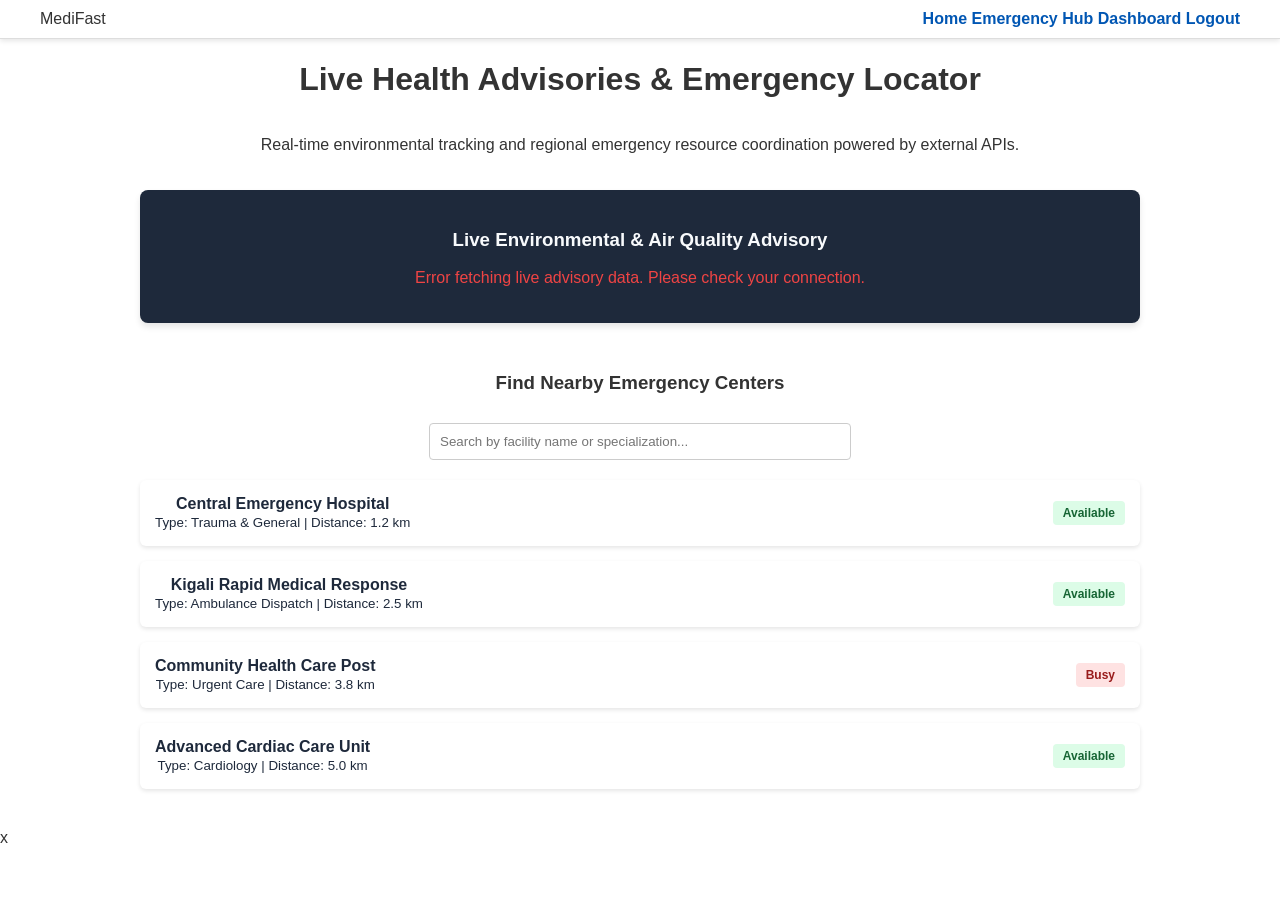
==== emergency-hub.html @ 566c3777 "Added emergency-hub link to navigation" ====
<!DOCTYPE html>
<html lang="en">
<head>
    <meta charset="UTF-8">
    <meta name="viewport" content="width=device-width, initial-scale=1.0">
    <title>MediFast | Emergency Hub & Advisories</title>
    <link rel="stylesheet" href="style.css">
</head>
<body>
    <!-- Top Navigation -->
    <nav class="dashboard-nav">
        <div class="logo">MediFast</div>
        <div class="nav-links">
            <a href="index.html">Home</a>
            <a href="emergency-hub.html" class="active">Emergency Hub</a>
            <a href="medical-dashboard.html">Dashboard</a>
            <a href="#" id="logout-btn">Logout</a>
        </div>
    </nav>

    <!-- Main Content Layout -->
    <div class="about-layout" style="padding: 40px 20px; max-width: 1000px; margin: 0 auto;">
        <h1>Live Health Advisories & Emergency Locator</h1>
        <p>Real-time environmental tracking and regional emergency resource coordination powered by external APIs.</p>

        <!-- Weather & Air Quality API Section -->
        <div class="card" style="background: #1e293b; color: #f8fafc; padding: 20px; border-radius: 8px; margin-top: 20px;">
            <h3>Live Environmental & Air Quality Advisory</h3>
            <div id="weather-data" style="margin-top: 15px;">
                <p>Fetching local meteorological and air quality data...</p>
            </div>
        </div>

        <!-- Emergency Center Search & Filter Section -->
        <div style="margin-top: 30px;">
            <h3>Find Nearby Emergency Centers</h3>
            <input type="text" id="search-centers" placeholder="Search by facility name or specialization..." style="padding: 10px; width: 100%; max-width: 400px; margin-top: 10px; border-radius: 4px; border: 1px solid #ccc;">
            
            <div id="centers-list" style="margin-top: 20px; display: grid; gap: 15px;">
                <!-- Dynamic Results populated via JS -->
            </div>
        </div>
    </div>

    <!-- Script to handle API fetching and filtering -->
    <script>
        // Example External Public API Integration (Open-Meteo for Weather & Air Quality)
        async function fetchEnvironmentalData() {
            try {
                // Fetching coordinates for Kigali as baseline or using geolocation
                const lat = -1.9441;
                const lon = 30.0619;
                const response = await fetch(`https://air-quality-api.open-meteo.com/v1/air-quality?latitude=${lat}&longitude=${lon}&current=us_aqi,pm2_5`);
                const data = await response.json();
                
                const aqi = data.current.us_aqi;
                let statusText = "Good (Safe for outdoor activities)";
                let statusColor = "#22c55e";

                if (aqi > 50) {
                    statusText = "Moderate (Sensitive individuals should limit prolonged outdoor exertion)";
                    statusColor = "#eab308";
                }

                document.getElementById('weather-data').innerHTML = `
                    <p><strong>Current Location:</strong> Kigali Region</p>
                    <p><strong>US Air Quality Index (AQI):</strong> ${aqi} - <span style="color: ${statusColor}; font-weight: bold;">${statusText}</span></p>
                    <p><strong>PM2.5 Concentration:</strong> ${data.current.pm2_5} µg/m³</p>
                `;
            } catch (error) {
                document.getElementById('weather-data').innerHTML = `<p style="color: #ef4444;">Error fetching live advisory data. Please check your connection.</p>`;
            }
        }

        fetchEnvironmentalData();

        // Sample data for searching/filtering emergency facilities
        const facilities = [
            { name: "Central Emergency Hospital", type: "Trauma & General", distance: "1.2 km", status: "Available" },
            { name: "Kigali Rapid Medical Response", type: "Ambulance Dispatch", distance: "2.5 km", status: "Available" },
            { name: "Community Health Care Post", type: "Urgent Care", distance: "3.8 km", status: "Busy" },
            { name: "Advanced Cardiac Care Unit", type: "Cardiology", distance: "5.0 km", status: "Available" }
        ];

        function renderFacilities(filterText = "") {
            const listContainer = document.getElementById('centers-list');
            listContainer.innerHTML = "";

            const filtered = facilities.filter(f => f.name.toLowerCase().includes(filterText.toLowerCase()) || f.type.toLowerCase().includes(filterText.toLowerCase()));

            if (filtered.length === 0) {
                listContainer.innerHTML = "<p>No emergency facilities match your search criteria.</p>";
                return;
            }

            filtered.forEach(facility => {
                const card = document.createElement('div');
                card.style.cssText = "padding: 15px; background: #ffffff; color: #1e293b; border-radius: 6px; box-shadow: 0 2px 4px rgba(0,0,0,0.1); display: flex; justify-content: space-between; align-items: center;";
                card.innerHTML = `
                    <div>
                        <strong>${facility.name}</strong><br>
                        <small>Type: ${facility.type} | Distance: ${facility.distance}</small>
                    </div>
                    <span style="padding: 5px 10px; background: ${facility.status === 'Available' ? '#dcfce7' : '#fee2e2'}; color: ${facility.status === 'Available' ? '#166534' : '#991b1b'}; border-radius: 4px; font-size: 12px; font-weight: bold;">${facility.status}</span>
                `;
                listContainer.appendChild(card);
            });
        }

        renderFacilities();

        // Search & Filter event listener requirement fulfillment
        document.getElementById('search-centers').addEventListener('input', (e) => {
            renderFacilities(e.target.value);
        });
    </script>
</body>
</html>x
---- style.css ----
body { font-family: 'Segoe UI', sans-serif; margin: 0; color: #333; }
nav { 
    display: flex; justify-content: space-between; padding: 20px 50px; 
    background: #fff; box-shadow: 0 2px 5px rgba(0,0,0,0.1); position: fixed; width: 100%; 
}
nav ul { display: flex; list-style: none; }
nav ul li { margin-right: 20px; }
nav a { text-decoration: none; color: #0056b3; font-weight: bold; }

section { height: 100vh; padding: 100px 50px; }
#home { background: #f4f7f6; }
#emergency { background: #fee; } 

.btn-login { 
    padding: 10px 20px;
    background-color: #dc3545; 
    color: white;
    border: none;
    border-radius: 4px;
    cursor: pointer;
    margin-left: 30px;
}
.auth-page { display: flex; justify-content: center; align-items: center; height: 100vh; background: #f4f7f6; }
.auth-box { background: white; padding: 40px; border-radius: 8px; box-shadow: 0 4px 10px rgba(0,0,0,0.1); width: 300px; }
.auth-box input, .auth-box select { width: 100%; padding: 10px; margin: 10px 0; border: 1px solid #ddd; }
.auth-box button { width: 100%; padding: 10px; background: #0056b3; color: white; border: none; cursor: pointer; }

.hero { display: flex; align-items: center; justify-content: space-between; }
.hero-content { max-width: 50%; }
.hero h1 { font-size: 3.5rem; line-height: 1.2; color: #1a2a6c; }
.highlight { color: #0056b3; }

.btn-main { background: #d32f2f; color: white; padding: 15px 30px; text-decoration: none; border-radius: 50px; font-weight: bold; }
.btn-sub { margin-left: 20px; color: #0056b3; font-weight: bold; text-decoration: none; }

/* The Pulse Effect */
.pulse-circle {
    width: 300px; height: 300px; background: #0056b3; border-radius: 50%;
    animation: pulse 2s infinite; opacity: 0.7;
}

@keyframes pulse {
    0% { transform: scale(0.95); box-shadow: 0 0 0 0 rgba(0, 86, 179, 0.7); }
    70% { transform: scale(1); box-shadow: 0 0 0 20px rgba(0, 86, 179, 0); }
    100% { transform: scale(0.95); box-shadow: 0 0 0 0 rgba(0, 86, 179, 0); }
}
/* container takes up the full width available */
.container {
    max-width: 1200px;
    margin: 0 auto;
    display: flex;
    justify-content: space-between; /* This forces the Logo left and Nav right */
    align-items: center;
    padding: 0 20px;
    width: 100%; /* Important: ensure it spans the width */
}

/*  nav element also spans the full width */
nav { 
    background: #fff; 
    padding: 15px 0; 
    position: fixed; 
    width: 100%; 
    top: 0;
    box-shadow: 0 2px 5px rgba(0,0,0,0.1); 
    z-index: 1000;
}
#emergency { background: #f8d7da; padding: 100px 20px; }

/* The main layout split */
.emergency-layout { 
    display: flex; 
    gap: 40px; 
    align-items: flex-start; 
}

.emergency-text { flex: 1; } 
.emergency-actions { flex: 2; } 

/* The cards */
.cards-container { 
    display: flex; 
    gap: 15px; 
    margin-bottom: 20px; 
}

.card { 
    background: white; 
    padding: 20px; 
    border-radius: 10px; 
    box-shadow: 0 4px 6px rgba(0,0,0,0.1); 
    flex: 1; 
}

.emergency-btn { 
    width: 100%; 
    padding: 20px; 
    background: #b71c1c; 
    color: white; 
    border: none; 
    border-radius: 5px; 
    font-size: 1.2rem; 
    font-weight: bold; 
}
.hero-btns {
    margin-top: 100px;
    display: flex;
    align-items: center;
}
#about { padding: 100px 20px; background: #ffffff; }

.about-layout { 
    max-width: 800px; 
    margin: 0 auto; 
    display: flex; 
    flex-direction: column;
    text-align: center; 
}

.about-text { margin-bottom: 30px; }

.mission-box { 
    background: #eef2f7; 
    padding: 30px; 
    border-left: 5px solid #0056b3; 
    border-radius: 5px; 
    text-align: left; /* Keep the mission text left-aligned for readability */
}
#contact { padding: 100px 20px; background: #f4f7f6; }

.contact-layout { max-width: 900px; margin: 0 auto; }

.contact-content { 
    display: flex; 
    gap: 40px; 
    margin-top: 30px; 
    align-items: center; 
}

.contact-info { flex: 1; font-size: 1.1rem; }

.map-container { 
    flex: 2; 
    box-shadow: 0 5px 10px rgba(0,0,0,0.1); 
    border-radius: 20px; 
}
.contact-content { 
    display: flex; 
    gap: 40px; 
    margin-top: 30px; 
    align-items: flex-start; /* Aligns text to the top of the map */
}
footer { 
    background: #1a2a6c; 
    color: white; 
    text-align: center; 
    padding: 20px 0; 
    margin-top: 40px; 
}

footer p { margin: 0; font-size: 0.9rem; }
#intake { padding: 100px 20px; background: #f4f7f6; }
.intake-layout { display: flex; gap: 50px; align-items: flex-start; }
.intake-text { flex: 1; }
.intake-text p { color: #555; line-height: 1.6; margin-bottom: 20px; }
.alert-box { background: #fff3cd; padding: 15px; border-radius: 5px; border-left: 5px solid #ffc107; color: #856404; }
.alert-box h4 { margin: 0 0 5px 0; }
.intake-form-box { flex: 2; background: rgb(255, 255, 255); padding: 40px; border-radius: 10px; box-shadow: 0 4px 10px rgba(0,0,0,0.1); }
.intake-form-box h3 { margin-top: 0; color: #1a2a6c; }
.form-group { margin-bottom: 20px; }
.form-group label { display: block; margin-bottom: 8px; font-weight: bold; color: #333; }
.form-group input, .form-group textarea { width: 100%; padding: 12px; border: 1px solid #ddd; border-radius: 5px; box-sizing: border-box; }
.btn-submit { width: 100%; padding: 15px; background: #0056b3; color: white; border: none; border-radius: 5px; font-size: 1.1rem; cursor: pointer; transition: background 0.3s; }
.btn-submit:hover { background: #004494; }
.logo img {
    display: block;
    max-height: 50px; /* Adjust this to make it smaller or larger */
    width: auto;
}
#emergencySection {
    display: none; /* This keeps it hidden by default */
}
/* Navigation styling */
nav {
    display: flex;
    gap: 15px;
    justify-content: flex-end;
    padding: 25px;
    background-color: #f4f4f4;
    border-bottom: 2px solid #ddd;
}

/* Button hover effect */
nav button:hover {
    background-color: #0056b3;
    color: white;
}
/* Navigation Container */
.dashboard-nav {
    display: flex;
    align-items: center;    /* Keeps items vertically centered */
    justify-content: space-between; /* Pushes logo left, buttons right */
    padding: 10px 40px;
    background-color: #ffffff;
    border-bottom: 1px solid #ddd;
    width: 100%;
    box-sizing: border-box;
}

.nav-btn, .logout-btn {
    padding: 8px 16px; /* Slightly smaller buttons */
    border: none;
    border-radius: 4px;
    cursor: pointer;
    color: white;
}

.nav-btn { background-color: #007bff; }
.logout-btn { background-color: #dc3545; }

.nav-btn {
    padding: 10px 20px;
    background-color: #007bff; /* Bright blue */
    color: white;
    border: none;
    border-radius: 4px;
    cursor: pointer;
}

.logout-btn {
    padding: 10px 20px;
    background-color: #dc3545; /* Red */
    color: white;
    border: none;
    border-radius: 4px;
    cursor: pointer;
    margin-left: 30px; /* Adds space between blue buttons and red button */
}


/* Dashboard Modern Table Styling */
table {
    width: 100%;
    border-collapse: separate;
    border-spacing: 0;
    background: #ffffff;
    border-radius: 10px;
    overflow: hidden;
    box-shadow: 0 4px 15px rgba(0, 0, 0, 0.05);
    margin-top: 15px;
}

th {
    background-color: #0284c7;
    color: rgb(14, 14, 14);
    padding: 14px 18px;
    text-align: left;
    font-weight: 600;
    font-size: 14px;
    letter-spacing: 0.5px;
}

td {
    padding: 14px 18px;
    border-bottom: 1px solid #f1f5f9;
    color: #334155;
    font-size: 14px;
}

tbody tr:last-child td {
    border-bottom: none;
}

tbody tr:hover {
    background-color: #f8fafc;
    transition: background-color 0.2s ease;
}

/* Modern Delete Action Button */
button[onclick*="delete"], .delete-btn {
    background-color: #fee2e2;
    color: #dc2626;
    border: none;
    padding: 6px 14px;
    border-radius: 6px;
    font-weight: 600;
    cursor: pointer;
    transition: all 0.2s ease;
}

button[onclick*="delete"]:hover, .delete-btn:hover {
    background-color: #dc2626;
    color: #ffffff;
    box-shadow: 0 2px 6px rgba(220, 38, 38, 0.3);
}

/* Status Badges */
.status-pending {
    background-color: #fef3c7;
    color: #d97706;
    padding: 4px 10px;
    border-radius: 20px;
    font-size: 12px;
    font-weight: 600;
}
/* Dark Mode Variables & Styles */
body.dark-mode {
    background-color: #0f172a;
    color: #f8fafc;
}

body.dark-mode nav,
body.dark-mode .dashboard-nav {
    background-color: #1e293b !important;
    border-bottom: 1px solid #334155;
}

body.dark-mode table {
    background: #1e293b;
    color: #f8fafc;
}

body.dark-mode th {
    background-color: #0284c7;
}

body.dark-mode td {
    color: #cbd5e1;
    border-bottom: 1px solid #334155;
}

body.dark-mode tbody tr:hover {
    background-color: #334155;
}

/* Theme Toggle Button */
#themeToggleBtn {
    background: transparent;
    border: 2px solid #cbd5e1;
    color: inherit;
    font-size: 16px;
    padding: 6px 10px;
    border-radius: 8px;
    cursor: pointer;
    transition: all 0.2s ease;
    margin-left: 10px;
}

#themeToggleBtn:hover {
    background-color: rgba(0, 0, 0, 0.05);
}

body.dark-mode #themeToggleBtn {
    border-color: #475569;
}

body.dark-mode #themeToggleBtn:hover {
    background-color: rgba(255, 255, 255, 0.1);
}
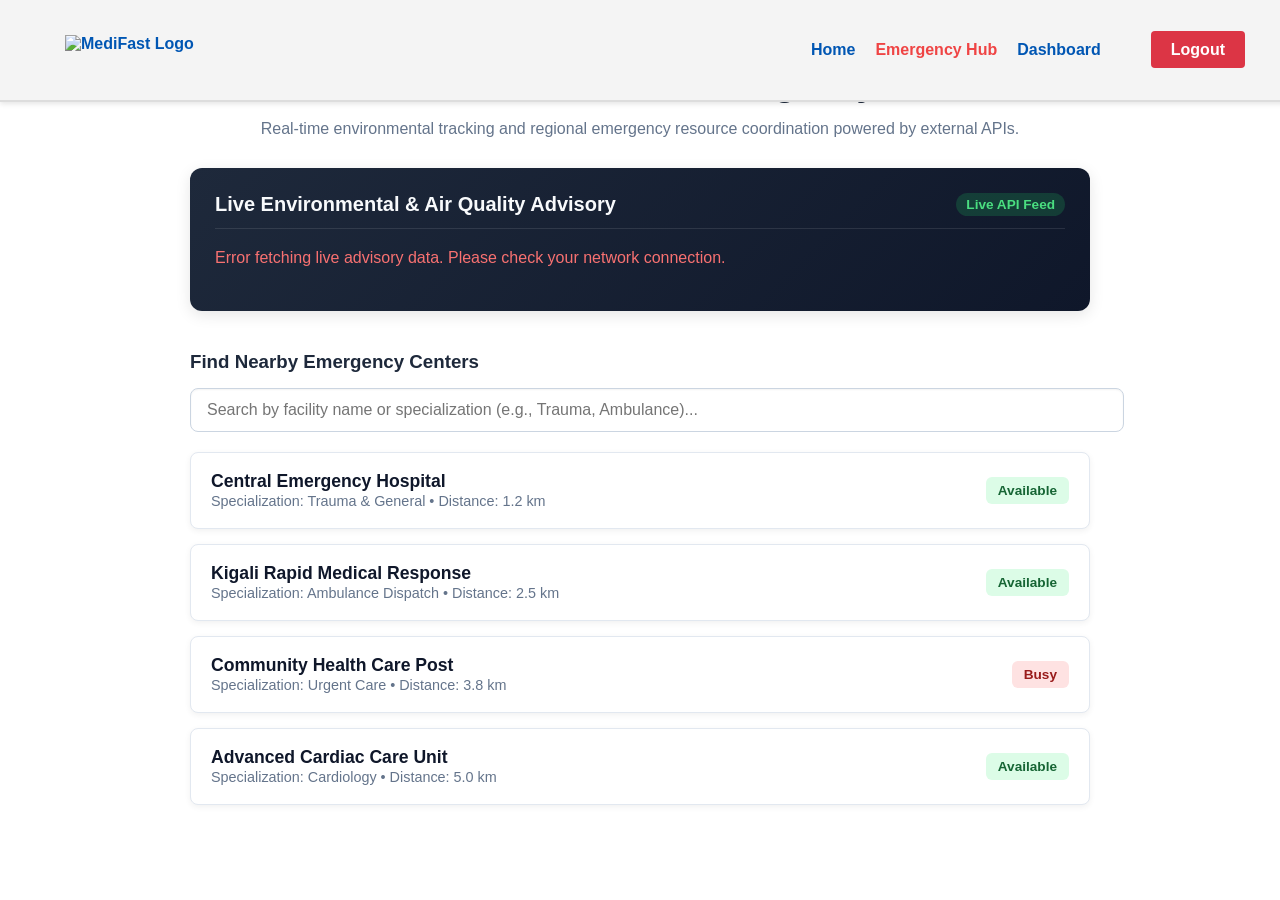
==== commit 59a9c302: "Added and made some changes on emergency hub" ====
--- a/emergency-hub.html
+++ b/emergency-hub.html
@@ -3,38 +3,49 @@
 <head>
     <meta charset="UTF-8">
     <meta name="viewport" content="width=device-width, initial-scale=1.0">
-    <title>MediFast | Emergency Hub & Advisories</title>
+    <title>MediFast | Emergency Hub</title>
     <link rel="stylesheet" href="style.css">
 </head>
 <body>
-    <!-- Top Navigation -->
-    <nav class="dashboard-nav">
-        <div class="logo">MediFast</div>
-        <div class="nav-links">
-            <a href="index.html">Home</a>
-            <a href="emergency-hub.html" class="active">Emergency Hub</a>
-            <a href="medical-dashboard.html">Dashboard</a>
-            <a href="#" id="logout-btn">Logout</a>
+    <!-- Top Navigation matching index page -->
+    <nav>
+        <div class="container" style="display: flex; justify-content: space-between; align-items: center; width: 100%;">
+            <a href="#home" class="logo">
+                <img src="Medifast_Inc_Logo.png" alt="MediFast Logo" style="height: 30px;">
+            </a>
+            <ul>
+                <li><a href="index.html">Home</a></li>
+                <li><a href="emergency-hub.html" style="color: #ef4444; font-weight: bold;">Emergency Hub</a></li>
+                <li><a href="medical-dashboard.html">Dashboard</a></li>
+                <li><a href="index.html" class="btn-login" id="logout-btn">Logout</a></li>
+            </ul>
         </div>
     </nav>
 
     <!-- Main Content Layout -->
-    <div class="about-layout" style="padding: 40px 20px; max-width: 1000px; margin: 0 auto;">
-        <h1>Live Health Advisories & Emergency Locator</h1>
-        <p>Real-time environmental tracking and regional emergency resource coordination powered by external APIs.</p>
+    <div style="padding: 40px 20px; max-width: 900px; margin: 0 auto;">
+        <div style="text-align: center; margin-bottom: 30px;">
+            <h1 style="font-size: 2.2rem; color: #1e293b; margin-bottom: 10px;">Live Health Advisories & Emergency Locator</h1>
+            <p style="color: #64748b; font-size: 1rem;">Real-time environmental tracking and regional emergency resource coordination powered by external APIs.</p>
+        </div>
 
-        <!-- Weather & Air Quality API Section -->
-        <div class="card" style="background: #1e293b; color: #f8fafc; padding: 20px; border-radius: 8px; margin-top: 20px;">
-            <h3>Live Environmental & Air Quality Advisory</h3>
-            <div id="weather-data" style="margin-top: 15px;">
+        <!-- Weather & Air Quality API Card -->
+        <div style="background: linear-gradient(135deg, #1e293b 0%, #0f172a 100%); color: #f8fafc; padding: 25px; border-radius: 12px; box-shadow: 0 4px 15px rgba(0,0,0,0.1);">
+            <div style="display: flex; justify-content: space-between; align-items: center; border-bottom: 1px solid rgba(255,255,255,0.1); padding-bottom: 12px; margin-bottom: 15px;">
+                <h3 style="margin: 0; font-size: 1.25rem;">Live Environmental & Air Quality Advisory</h3>
+                <span style="background: rgba(34, 197, 94, 0.2); color: #4ade80; padding: 4px 10px; border-radius: 20px; font-size: 0.85rem; font-weight: bold;">Live API Feed</span>
+            </div>
+            <div id="weather-data" style="font-size: 1rem; line-height: 1.6;">
                 <p>Fetching local meteorological and air quality data...</p>
             </div>
         </div>
 
         <!-- Emergency Center Search & Filter Section -->
-        <div style="margin-top: 30px;">
-            <h3>Find Nearby Emergency Centers</h3>
-            <input type="text" id="search-centers" placeholder="Search by facility name or specialization..." style="padding: 10px; width: 100%; max-width: 400px; margin-top: 10px; border-radius: 4px; border: 1px solid #ccc;">
+        <div style="margin-top: 40px;">
+            <div style="display: flex; justify-content: space-between; align-items: center; margin-bottom: 15px;">
+                <h3 style="margin: 0; color: #1e293b;">Find Nearby Emergency Centers</h3>
+            </div>
+            <input type="text" id="search-centers" placeholder="Search by facility name or specialization (e.g., Trauma, Ambulance)..." style="padding: 12px 16px; width: 100%; border-radius: 8px; border: 1px solid #cbd5e1; font-size: 1rem; outline: none; transition: border-color 0.2s; box-shadow: inset 0 1px 2px rgba(0,0,0,0.05);">
             
             <div id="centers-list" style="margin-top: 20px; display: grid; gap: 15px;">
                 <!-- Dynamic Results populated via JS -->
@@ -44,31 +55,32 @@
 
     <!-- Script to handle API fetching and filtering -->
     <script>
-        // Example External Public API Integration (Open-Meteo for Weather & Air Quality)
+        // Open-Meteo Air Quality API Integration
         async function fetchEnvironmentalData() {
             try {
-                // Fetching coordinates for Kigali as baseline or using geolocation
-                const lat = -1.9441;
+                const lat = -1.9441; // Kigali coordinates baseline
                 const lon = 30.0619;
                 const response = await fetch(`https://air-quality-api.open-meteo.com/v1/air-quality?latitude=${lat}&longitude=${lon}&current=us_aqi,pm2_5`);
                 const data = await response.json();
                 
                 const aqi = data.current.us_aqi;
                 let statusText = "Good (Safe for outdoor activities)";
-                let statusColor = "#22c55e";
+                let statusColor = "#4ade80";
 
                 if (aqi > 50) {
-                    statusText = "Moderate (Sensitive individuals should limit prolonged outdoor exertion)";
-                    statusColor = "#eab308";
+                    statusText = "Moderate (Sensitive individuals should limit outdoor exertion)";
+                    statusColor = "#facc15";
                 }
 
                 document.getElementById('weather-data').innerHTML = `
-                    <p><strong>Current Location:</strong> Kigali Region</p>
-                    <p><strong>US Air Quality Index (AQI):</strong> ${aqi} - <span style="color: ${statusColor}; font-weight: bold;">${statusText}</span></p>
-                    <p><strong>PM2.5 Concentration:</strong> ${data.current.pm2_5} µg/m³</p>
+                    <div style="display: grid; grid-template-columns: repeat(auto-fit, minmax(200px, 1fr)); gap: 15px; margin-top: 10px;">
+                        <div><strong>Region:</strong> Kigali Central</div>
+                        <div><strong>US Air Quality Index:</strong> <span style="color: ${statusColor}; font-weight: bold;">${aqi} (${statusText})</span></div>
+                        <div><strong>PM2.5 Concentration:</strong> ${data.current.pm2_5} µg/m³</div>
+                    </div>
                 `;
             } catch (error) {
-                document.getElementById('weather-data').innerHTML = `<p style="color: #ef4444;">Error fetching live advisory data. Please check your connection.</p>`;
+                document.getElementById('weather-data').innerHTML = `<p style="color: #f87171;">Error fetching live advisory data. Please check your network connection.</p>`;
             }
         }
 
@@ -89,19 +101,19 @@
             const filtered = facilities.filter(f => f.name.toLowerCase().includes(filterText.toLowerCase()) || f.type.toLowerCase().includes(filterText.toLowerCase()));
 
             if (filtered.length === 0) {
-                listContainer.innerHTML = "<p>No emergency facilities match your search criteria.</p>";
+                listContainer.innerHTML = "<p style='color: #64748b; text-align: center; padding: 20px;'>No emergency facilities match your search criteria.</p>";
                 return;
             }
 
             filtered.forEach(facility => {
                 const card = document.createElement('div');
-                card.style.cssText = "padding: 15px; background: #ffffff; color: #1e293b; border-radius: 6px; box-shadow: 0 2px 4px rgba(0,0,0,0.1); display: flex; justify-content: space-between; align-items: center;";
+                card.style.cssText = "padding: 18px 20px; background: #ffffff; color: #1e293b; border-radius: 8px; box-shadow: 0 2px 6px rgba(0,0,0,0.06); border: 1px solid #e2e8f0; display: flex; justify-content: space-between; align-items: center; transition: transform 0.2s;";
                 card.innerHTML = `
                     <div>
-                        <strong>${facility.name}</strong><br>
-                        <small>Type: ${facility.type} | Distance: ${facility.distance}</small>
+                        <strong style="font-size: 1.1rem; color: #0f172a;">${facility.name}</strong><br>
+                        <span style="color: #64748b; font-size: 0.9rem;">Specialization: ${facility.type} &bull; Distance: ${facility.distance}</span>
                     </div>
-                    <span style="padding: 5px 10px; background: ${facility.status === 'Available' ? '#dcfce7' : '#fee2e2'}; color: ${facility.status === 'Available' ? '#166534' : '#991b1b'}; border-radius: 4px; font-size: 12px; font-weight: bold;">${facility.status}</span>
+                    <span style="padding: 6px 12px; background: ${facility.status === 'Available' ? '#dcfce7' : '#fee2e2'}; color: ${facility.status === 'Available' ? '#166534' : '#991b1b'}; border-radius: 6px; font-size: 0.85rem; font-weight: bold;">${facility.status}</span>
                 `;
                 listContainer.appendChild(card);
             });
@@ -109,10 +121,10 @@
 
         renderFacilities();
 
-        // Search & Filter event listener requirement fulfillment
+        // Search & Filter event listener
         document.getElementById('search-centers').addEventListener('input', (e) => {
             renderFacilities(e.target.value);
         });
     </script>
 </body>
-</html>x    +</html>
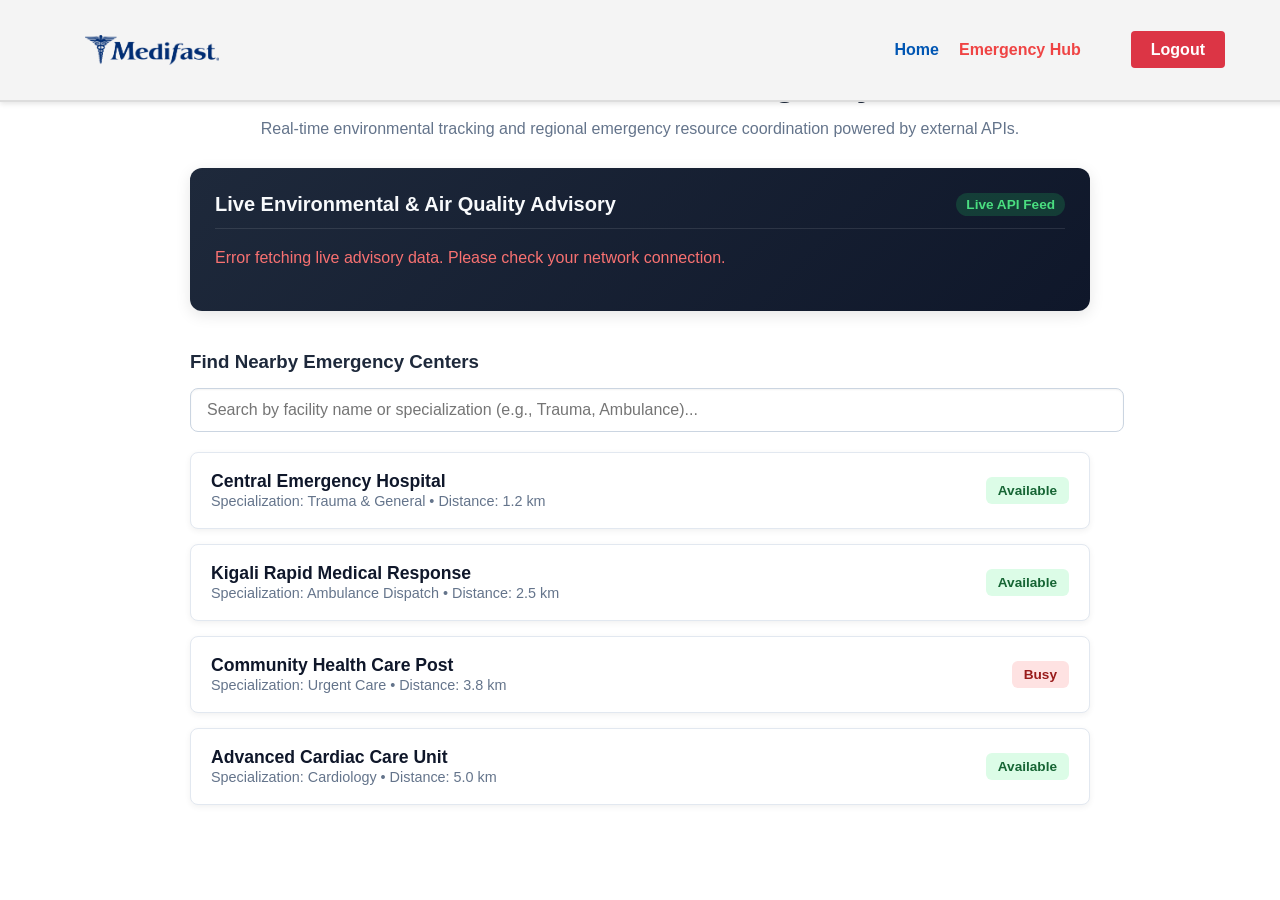
==== commit 6edd4da3: "nothing" ====
--- a/emergency-hub.html
+++ b/emergency-hub.html
@@ -5,18 +5,21 @@
     <meta name="viewport" content="width=device-width, initial-scale=1.0">
     <title>MediFast | Emergency Hub</title>
     <link rel="stylesheet" href="style.css">
+    <link rel="icon" type="image/png" href="Medifast_Inc._Logo.png">
 </head>
 <body>
-    <!-- Top Navigation matching index page -->
+    <!-- Top Navigation -->
     <nav>
         <div class="container" style="display: flex; justify-content: space-between; align-items: center; width: 100%;">
-            <a href="#home" class="logo">
-                <img src="Medifast_Inc_Logo.png" alt="MediFast Logo" style="height: 30px;">
-            </a>
+            <div class="container">
+        <a href="#home" class="logo">
+            <img src="Medifast_Inc._Logo.png" alt="MediFast Logo" style="height: 30px;">
+        </a>
+        
             <ul>
                 <li><a href="index.html">Home</a></li>
                 <li><a href="emergency-hub.html" style="color: #ef4444; font-weight: bold;">Emergency Hub</a></li>
-                <li><a href="medical-dashboard.html">Dashboard</a></li>
+            
                 <li><a href="index.html" class="btn-login" id="logout-btn">Logout</a></li>
             </ul>
         </div>
@@ -40,7 +43,7 @@
             </div>
         </div>
 
-        <!-- Emergency Center Search & Filter Section -->
+        <!--  Search & Filter Section -->
         <div style="margin-top: 40px;">
             <div style="display: flex; justify-content: space-between; align-items: center; margin-bottom: 15px;">
                 <h3 style="margin: 0; color: #1e293b;">Find Nearby Emergency Centers</h3>
@@ -53,7 +56,7 @@
         </div>
     </div>
 
-    <!-- Script to handle API fetching and filtering -->
+    
     <script>
         // Open-Meteo Air Quality API Integration
         async function fetchEnvironmentalData() {
@@ -86,7 +89,7 @@
 
         fetchEnvironmentalData();
 
-        // Sample data for searching/filtering emergency facilities
+       
         const facilities = [
             { name: "Central Emergency Hospital", type: "Trauma & General", distance: "1.2 km", status: "Available" },
             { name: "Kigali Rapid Medical Response", type: "Ambulance Dispatch", distance: "2.5 km", status: "Available" },
@@ -121,7 +124,7 @@
 
         renderFacilities();
 
-        // Search & Filter event listener
+      
         document.getElementById('search-centers').addEventListener('input', (e) => {
             renderFacilities(e.target.value);
         });
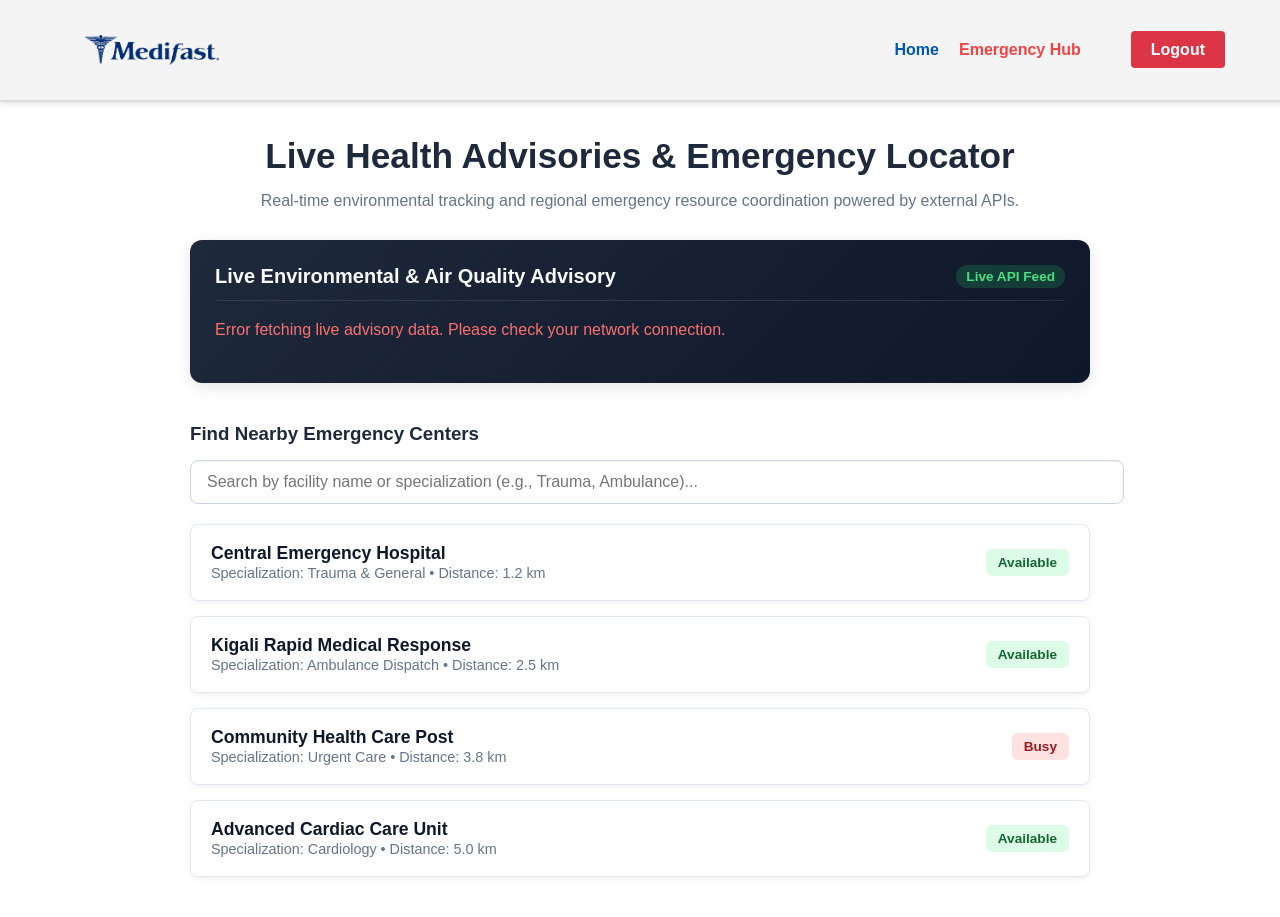
==== commit 2b4fc29c: "added last minute emergency hub" ====
--- a/emergency-hub.html
+++ b/emergency-hub.html
@@ -24,7 +24,7 @@
             </ul>
         </div>
     </nav>
-
+<br><br><br><br>
     <!-- Main Content Layout -->
     <div style="padding: 40px 20px; max-width: 900px; margin: 0 auto;">
         <div style="text-align: center; margin-bottom: 30px;">
